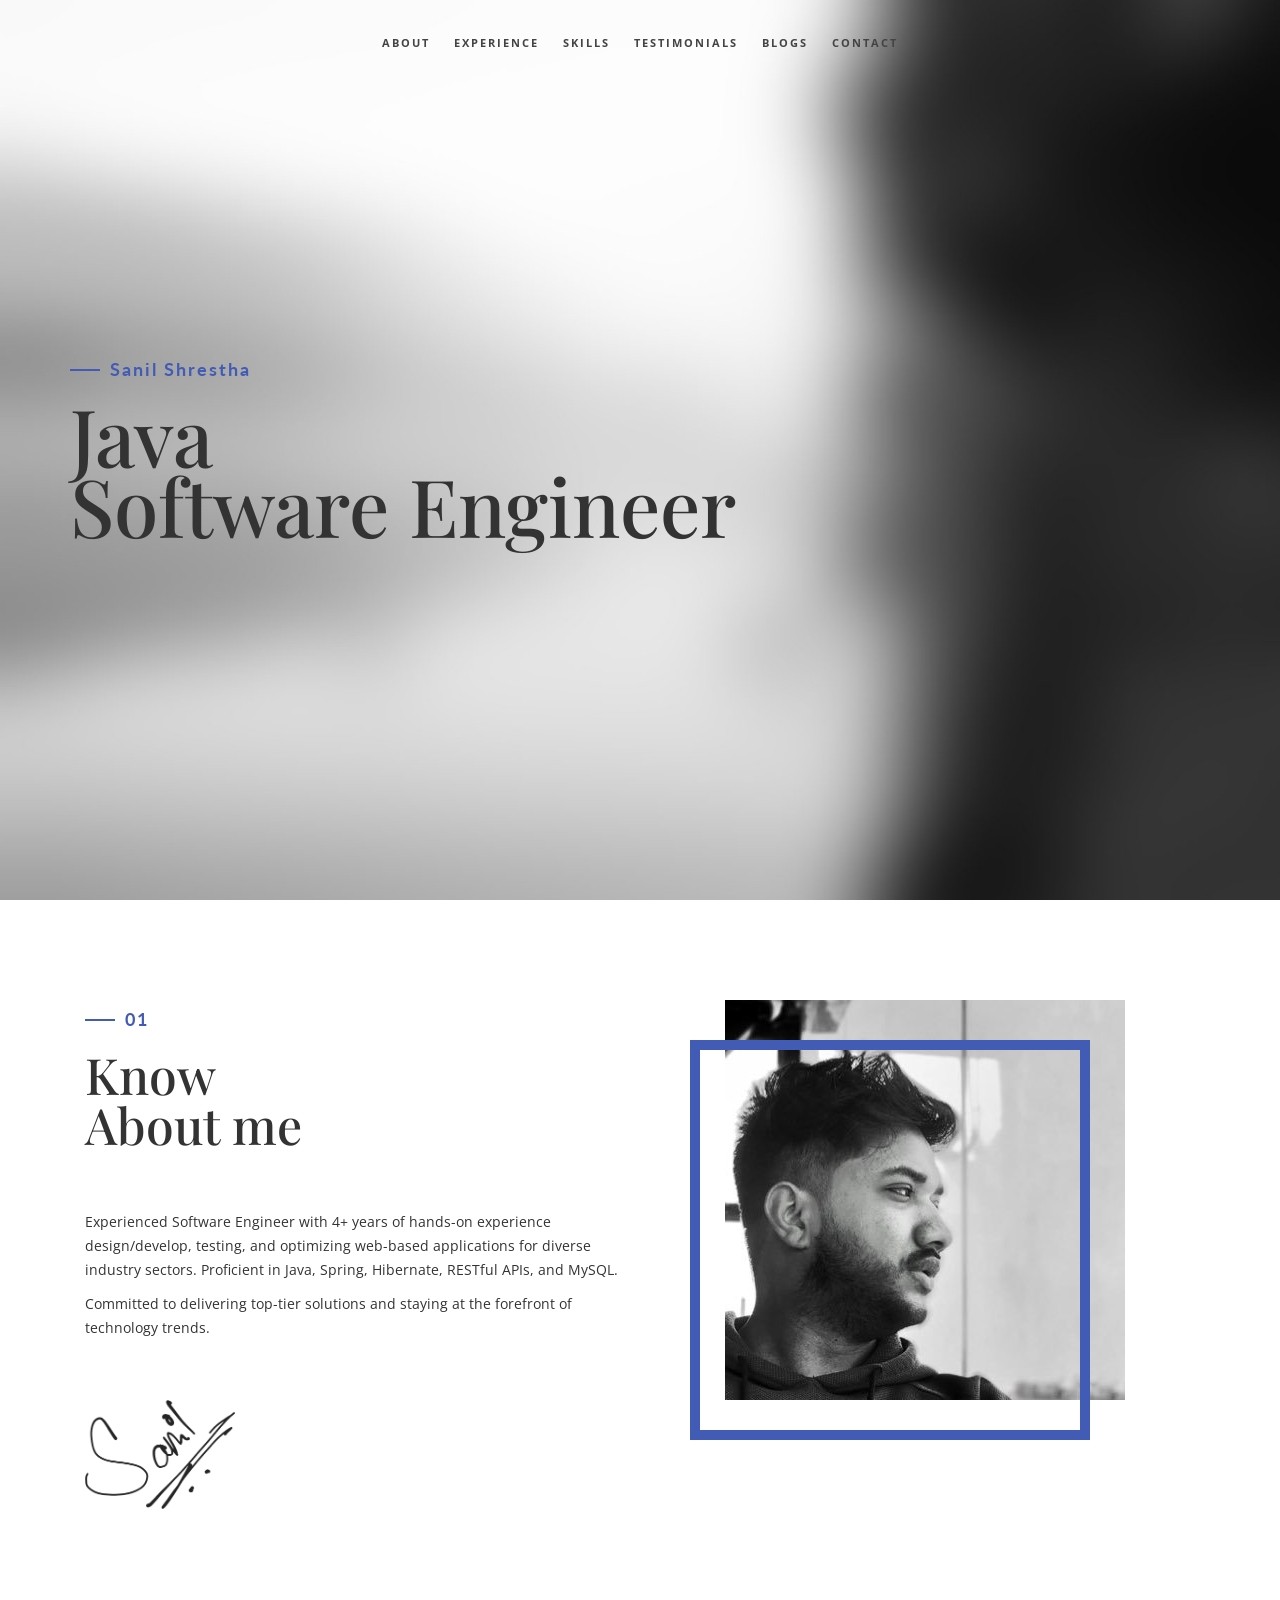
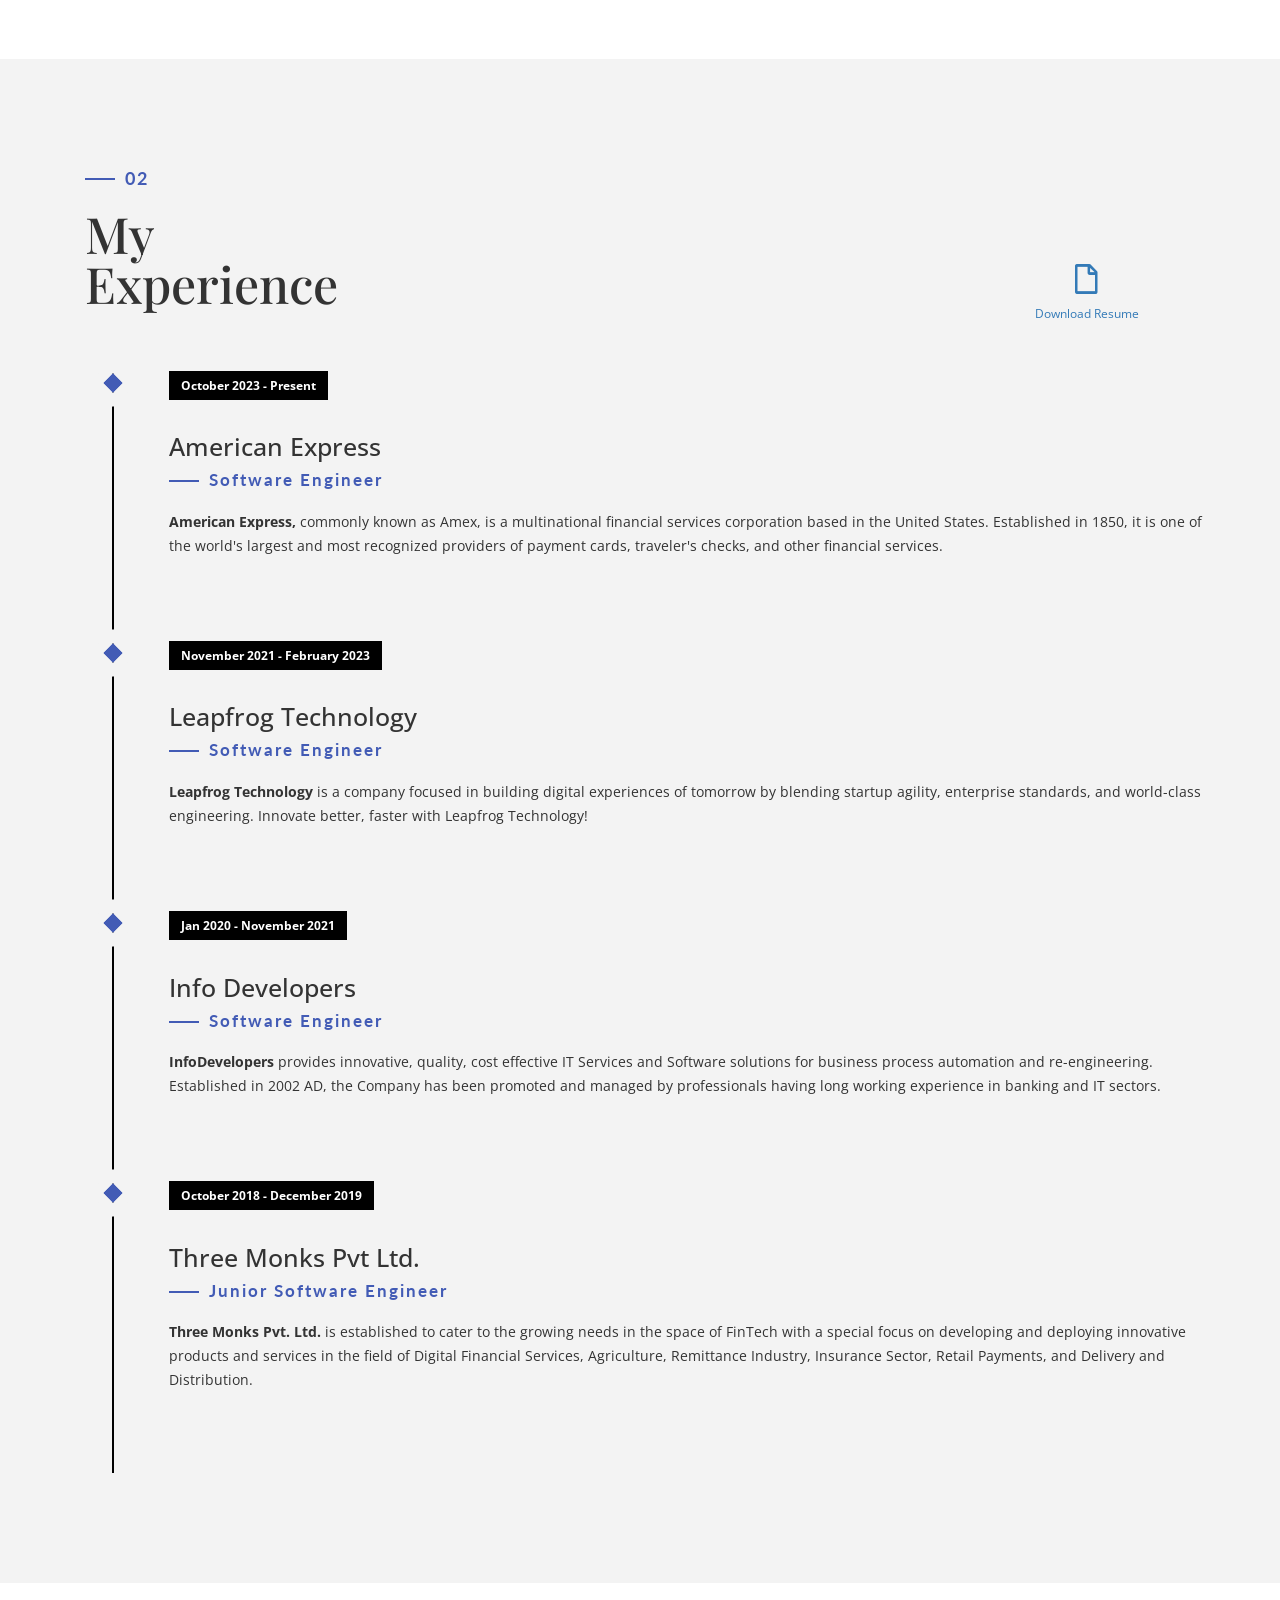
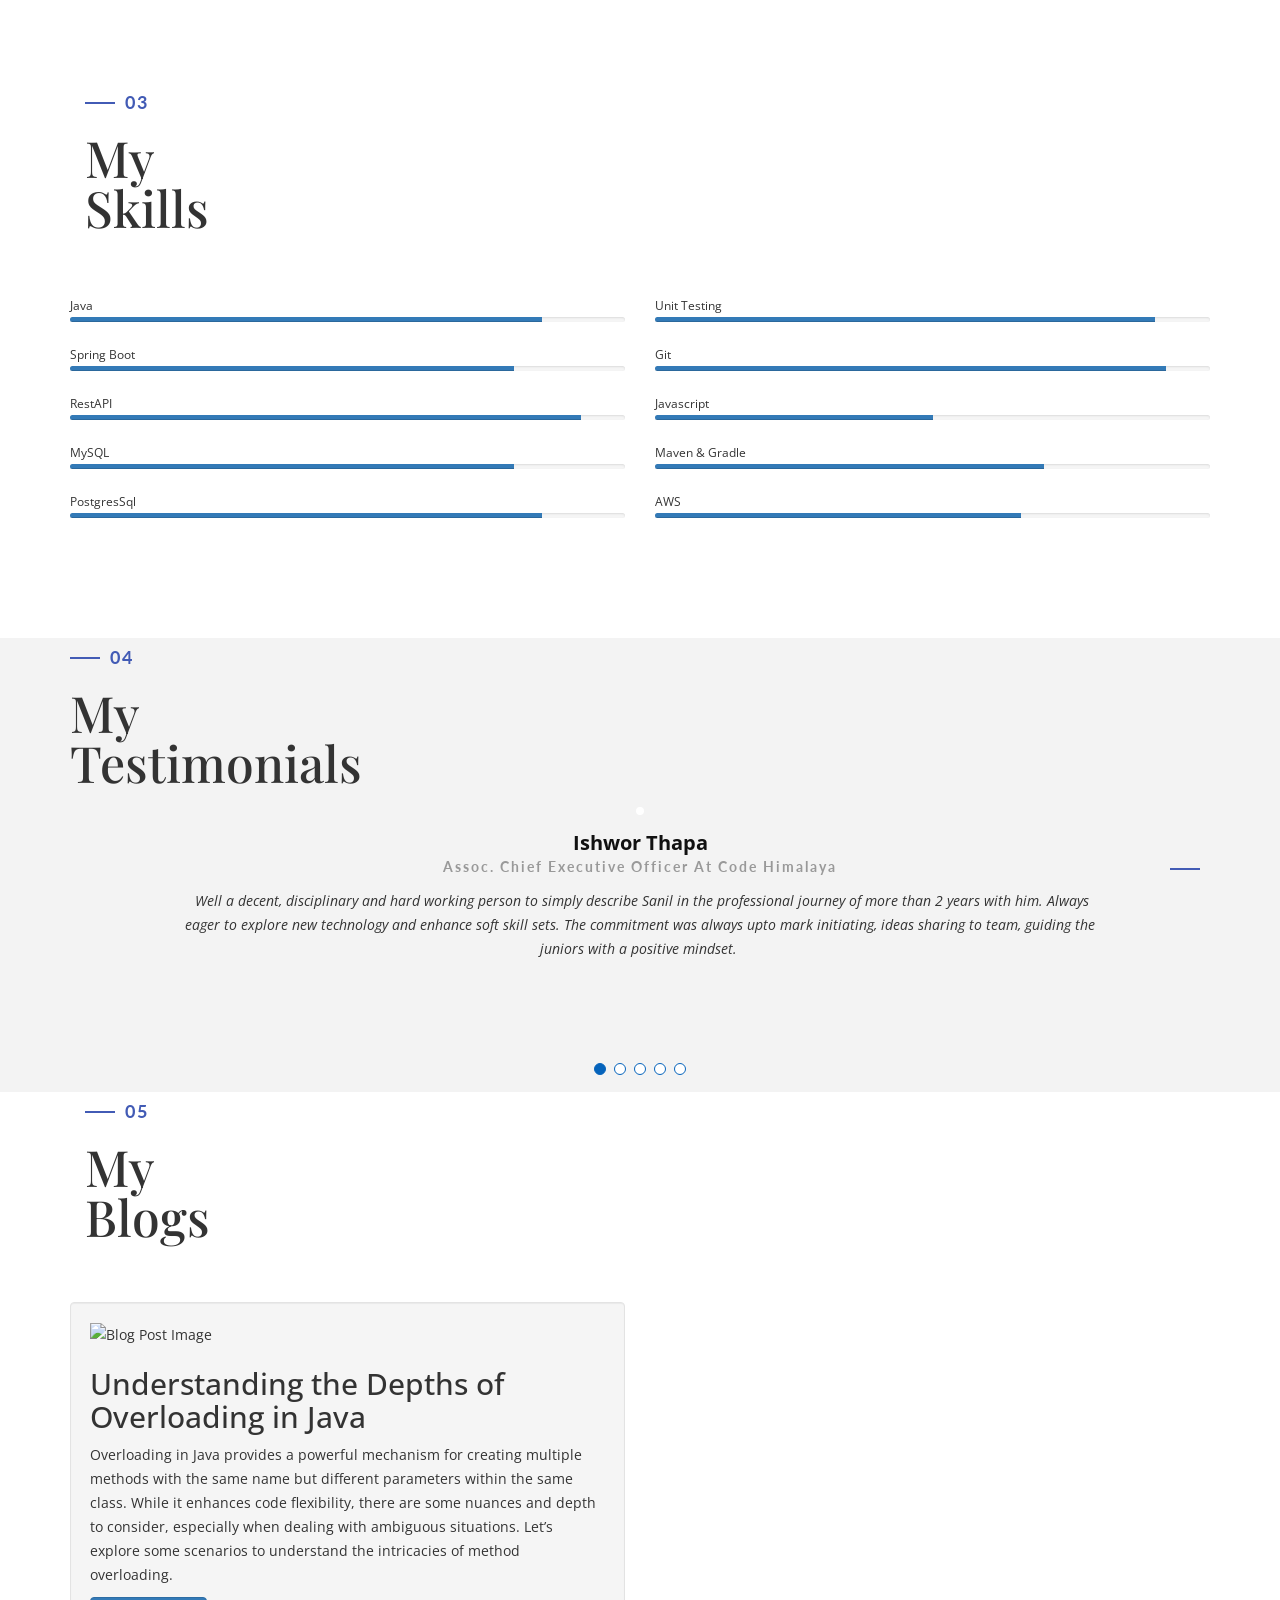
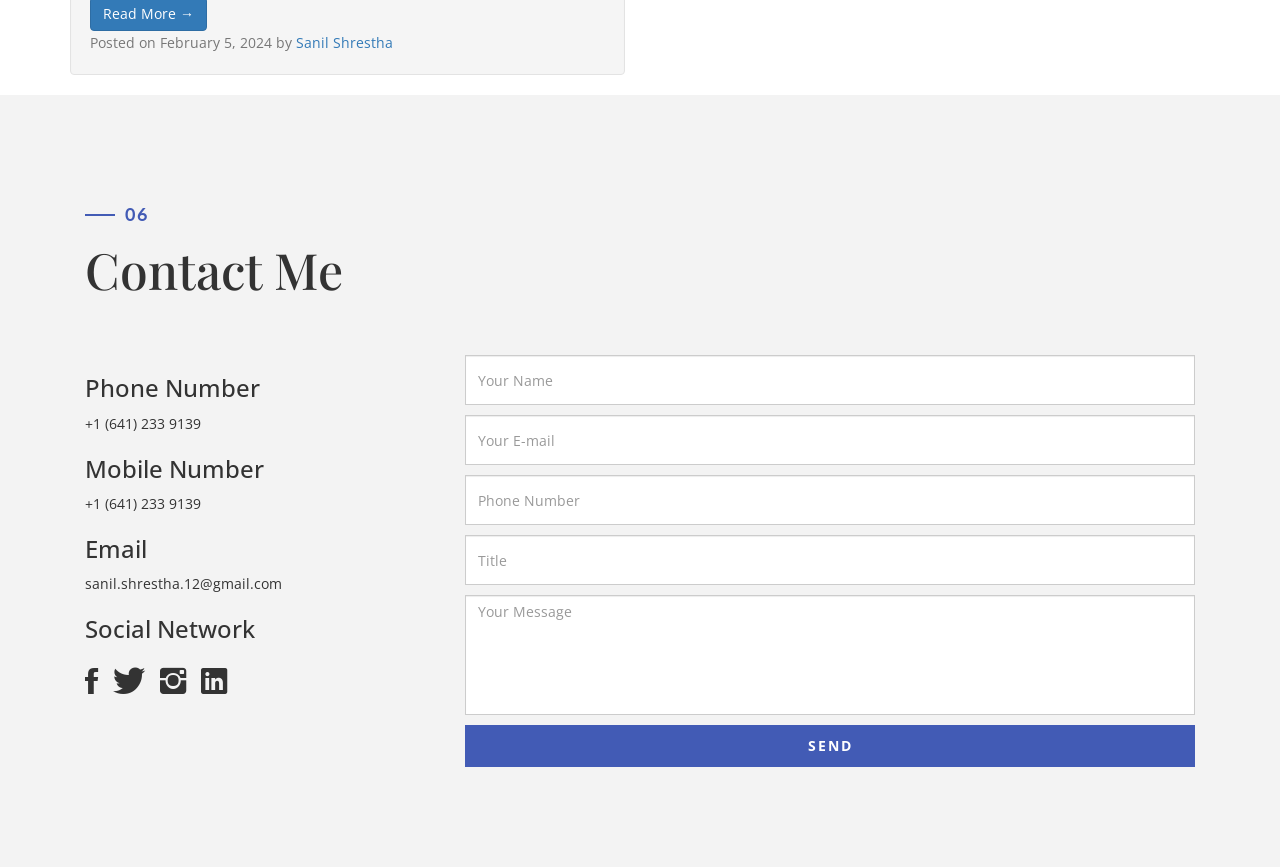
==== index.html @ 7aa7128b "my personal site" ====
<!DOCTYPE html>
<html lang="en">

<head>
    <meta charset="utf-8">
    <meta http-equiv="X-UA-Compatible" content="IE=edge">
    <meta name="viewport" content="width=device-width, initial-scale=1">
    <title>Sanil Shrestha | Software Engineer</title>
    <link rel="icon" href="img/favicon.ico" type="image/x-icon">
    <!-- Bootstrap -->
    <link href="css/bootstrap.min.css" rel="stylesheet">
    <link href="ionicons/css/ionicons.min.css" rel="stylesheet">
    <link href="css/animate.min.css" rel="stylesheet">
    <link href="css/aos.css" rel="stylesheet">
    <link href="vendor/swiper/swiper-bundle.min.css" rel="stylesheet">
    <!-- main style -->
    <link href="css/style.css" rel="stylesheet">
    <!-- HTML5 shim and Respond.js for IE8 support of HTML5 elements and media queries -->
    <!-- WARNING: Respond.js doesn't work if you view the page via file:// -->
    <!--[if lt IE 9]>
      <script src="https://oss.maxcdn.com/html5shiv/3.7.3/html5shiv.min.js"></script>
      <script src="https://oss.maxcdn.com/respond/1.4.2/respond.min.js"></script>
    <![endif]-->
</head>

<body>

    <!-- Preloader -->
    <div id="preloader">
        <div id="status">

            <div class="preloader" aria-busy="true" aria-label="Loading, please wait." role="progressbar">
            </div>

        </div>
    </div>
    <!-- ./Preloader -->

    <!-- header -->
    <header class="navbar-fixed-top">
        <nav>
            <ul>
                <li><a href="#about">About</a></li>
                <li><a href="#experience">experience</a></li>
                <li><a href="#projects">skills</a></li>
                <li><a href="#testimonials">testimonials</a></li>
                <li><a href="#blogs">blogs</a></li>
                <li><a href="#contact">contact</a></li>
            </ul>
        </nav>
    </header>
    <!-- ./header -->

    <!-- home -->
    <div class="section" id="home" data-stellar-background-ratio="0.5">
        <div class="container">
            <div class="disply-table">
                <div class="table-cell" data-aos="fade-up" data-aos-delay="0">
                    <h4>Sanil Shrestha</h4>
                    <h1>Java<br /> Software Engineer</h1>
                </div>
            </div>
        </div>
    </div>
    <!-- ./home -->

    <!-- about -->
    <div class="section" id="about">
        <div class="container">
            <div class="col-md-6" data-aos="fade-up">
                <h4>01</h4>
                <h1 class="size-50">Know <br /> About me</h1>
                <div class="h-50"></div>
                <p>Experienced Software Engineer with 4+ years of hands-on experience design/develop,
                    testing, and optimizing web-based applications for diverse industry sectors.
                    Proficient in Java, Spring, Hibernate, RESTful APIs, and MySQL. </p>
                <p>Committed to delivering top-tier solutions and staying at the forefront of technology trends.</p>
                <div class="h-50"></div> <img src="img/signature.png" width="150" alt="" />
                <div class="h-50"></div>
            </div>
            <div class="col-md-6 about-img-div">
                <div class="about-border" data-aos="fade-up" data-aos-delay=".5"></div>
                <img src="img/my-image.jpeg" width="400" class="img-responsive" alt="" data-aos="fade-right"
                    data-aos-delay="0" />
            </div>
        </div>
    </div>
    <!-- ./about -->

    <!-- experience  -->
    <div class="section" id="experience">
        <div class="container">
            <div class="col-md-10">
                <h4>02</h4>
                <h1 class="size-50">My <br /> Experience</h1>
                <div class="h-50"></div>
            </div>
            <div class="col-md-2">
                <div class="h-50"></div>
                <div class="h-50"></div>
                <a href="https://drive.google.com/file/d/1CxmjnkZA_e3VapctPJNxjRa3HutJcwKP/view?usp=sharing"
                    target="_blank"><i class="ion-document" style="font-size: 40px; padding-left: 40px;"></i>
                    <small><br>Download
                        Resume</small></a>
            </div>
            <div class="col-md-12">
                <ul class="timeline">
                    <li class="timeline-event" data-aos="fade-up">
                        <label class="timeline-event-icon"></label>
                        <div class="timeline-event-copy">
                            <p class="timeline-event-thumbnail">October 2023 - Present</p>
                            <h3><a href="https://www.linkedin.com/company/american-express/" target="_blank"
                                    class="company-text">American
                                    Express</a></h3>
                            <h4>Software Engineer</h4>
                            <p><strong>American Express,</strong>
                                commonly known as Amex, is a multinational financial services
                                corporation based in the United States. Established in 1850, it is one of the world's
                                largest and most recognized providers of payment cards, traveler's checks, and other
                                financial services.<br>
                            </p>
                        </div>
                    </li>
                    <li class="timeline-event" data-aos="fade-up" data-aos-delay=".2">
                        <label class="timeline-event-icon"></label>
                        <div class="timeline-event-copy">
                            <p class="timeline-event-thumbnail">November 2021 - February 2023</p>
                            <h3><a href="https://www.linkedin.com/company/lftechnology/" target="_blank"
                                    class="company-text">Leapfrog Technology</a></h3>
                            <h4>Software Engineer</h4>
                            <p><strong>Leapfrog Technology</strong> is a company focused in building digital experiences
                                of
                                tomorrow by blending startup agility, enterprise
                                standards, and world-class engineering. Innovate better, faster with Leapfrog
                                Technology!</p>
                        </div>
                    </li>
                    <li class="timeline-event" data-aos="fade-up" data-aos-delay=".4">
                        <label class="timeline-event-icon"></label>
                        <div class="timeline-event-copy">
                            <p class="timeline-event-thumbnail">Jan 2020 - November 2021</p>
                            <h3><a href="https://www.linkedin.com/company/infodevelopers-pvt-ltd/" target="_blank"
                                    class="company-text">Info Developers</a></h3>
                            <h4>Software Engineer</h4>
                            <p><strong>InfoDevelopers</strong> provides innovative, quality, cost effective IT Services
                                and Software
                                solutions for business process automation and re-engineering. Established in 2002 AD,
                                the Company has been promoted and managed by professionals having long working
                                experience in banking and IT sectors.
                            </p>
                        </div>
                    </li>
                    <li class="timeline-event" data-aos="fade-up" data-aos-delay=".6">
                        <label class="timeline-event-icon"></label>
                        <div class="timeline-event-copy">
                            <p class="timeline-event-thumbnail">October 2018 - December 2019</p>
                            <h3><a href="https://www.linkedin.com/company/three-monks-pvt-ltd/" target="_blank"
                                    class="company-text">Three Monks Pvt Ltd.</a></h3>
                            <h4>Junior Software Engineer</h4>
                            <p><strong>Three Monks Pvt. Ltd. </strong>is established to cater to the growing needs in
                                the space of
                                FinTech with a special focus on developing and deploying innovative products and
                                services in the field of Digital Financial Services, Agriculture, Remittance Industry,
                                Insurance Sector, Retail Payments, and Delivery and Distribution.
                            </p>
                        </div>
                    </li>
                </ul>
            </div>
        </div>
    </div>
    <!-- ./experience -->

    <!-- projects -->
    <div class="section" id="projects">
        <div class="container">
            <div class="col-md-12">
                <h4>03</h4>
                <h1 class="size-50">My <br /> Skills</h1>
                <div class="h-50"></div>
            </div>
            <!-- main container -->
            <div class="row">
                <div class="col-md-6">
                    <small>Java</small>
                    <div class="progress mb-3" style="height: 5px">
                        <div class="progress-bar bg-primary" role="progressbar" style="width: 85%" aria-valuenow="72"
                            aria-valuemin="0" aria-valuemax="100"></div>
                    </div>
                    <small>Spring Boot</small>
                    <div class="progress mb-3" style="height: 5px">
                        <div class="progress-bar bg-primary" role="progressbar" style="width: 80%" aria-valuenow="80"
                            aria-valuemin="0" aria-valuemax="100"></div>
                    </div>
                    <small>RestAPI</small>
                    <div class="progress mb-3" style="height: 5px">
                        <div class="progress-bar bg-primary" role="progressbar" style="width: 92%" aria-valuenow="89"
                            aria-valuemin="0" aria-valuemax="100"></div>
                    </div>
                    <small>MySQL</small>
                    <div class="progress mb-3" style="height: 5px">
                        <div class="progress-bar bg-primary" role="progressbar" style="width: 80%" aria-valuenow="55"
                            aria-valuemin="0" aria-valuemax="100"></div>
                    </div>
                    <small>PostgresSql</small>
                    <div class="progress mb-3" style="height: 5px">
                        <div class="progress-bar bg-primary" role="progressbar" style="width: 85%" aria-valuenow="66"
                            aria-valuemin="0" aria-valuemax="100"></div>
                    </div>
                </div>
                <div class="col-md-6">
                    <small>Unit Testing</small>
                    <div class="progress mb-3" style="height: 5px">
                        <div class="progress-bar bg-primary" role="progressbar" style="width: 90%" aria-valuenow="80"
                            aria-valuemin="0" aria-valuemax="100"></div>
                    </div>
                    <small>Git</small>
                    <div class="progress mb-3" style="height: 5px">
                        <div class="progress-bar bg-primary" role="progressbar" style="width: 92%" aria-valuenow="72"
                            aria-valuemin="0" aria-valuemax="100"></div>
                    </div>
                    <small>Javascript</small>
                    <div class="progress mb-3" style="height: 5px">
                        <div class="progress-bar bg-primary" role="progressbar" style="width: 50%" aria-valuenow="89"
                            aria-valuemin="0" aria-valuemax="100"></div>
                    </div>
                    <small>Maven & Gradle</small>
                    <div class="progress mb-3" style="height: 5px">
                        <div class="progress-bar bg-primary" role="progressbar" style="width: 70%" aria-valuenow="55"
                            aria-valuemin="0" aria-valuemax="100"></div>
                    </div>
                    <small>AWS</small>
                    <div class="progress mb-3" style="height: 5px">
                        <div class="progress-bar bg-primary" role="progressbar" style="width: 66%" aria-valuenow="66"
                            aria-valuemin="0" aria-valuemax="100"></div>
                    </div>
                </div>
            </div>
            <!-- end main container -->
        </div>
    </div>

    <!-- testimonial -->
    <section id="testimonials" class="testimonials section-bg" style="background-color: #f3f3f3;">
        <div class="container" data-aos="fade-up">

            <div class="section-title">
                <h4>04</h4>
                <h1 class="size-50">My <br /> Testimonials</h1>
            </div>

            <div class="testimonials-slider swiper" data-aos="fade-up" data-aos-delay="100">
                <div class="swiper-wrapper">

                    <div class="swiper-slide">
                        <div class="testimonial-item">
                            <img src="https://media.licdn.com/dms/image/C4D03AQGjA2S2tOcB1Q/profile-displayphoto-shrink_800_800/0/1632668545026?e=1712793600&v=beta&t=p-VPy3hhuqQP2AISlzVdDKAdb7RFbLof3gvAEDdph7c"
                                class="testimonial-img" alt="">
                            <h3>Ishwor Thapa</h3>
                            <h4>Assoc. Chief Executive Officer at Code Himalaya</h4>
                            <p>
                                <i class="bx bxs-quote-alt-left quote-icon-left"></i>
                                Well a decent, disciplinary and hard working person to simply describe Sanil in the
                                professional journey of more than 2 years with him. Always eager to explore new
                                technology and enhance soft skill sets. The commitment was always upto mark initiating,
                                ideas sharing to team, guiding the juniors with a positive mindset.
                                <i class="bx bxs-quote-alt-right quote-icon-right"></i>
                            </p>
                        </div>
                    </div><!-- End testimonial item -->

                    <div class="swiper-slide">
                        <div class="testimonial-item">
                            <img src="https://media.licdn.com/dms/image/C4D03AQG4aR41A3vZUg/profile-displayphoto-shrink_800_800/0/1635509254521?e=1712793600&v=beta&t=oSyKGMLwmrwZPvjuHELNdmvUaIV_5ETF9xM-qjP5uGI"
                                class="testimonial-img" alt="">
                            <h3>Dr. Pawan Kumar (Kharel) Sharma</h3>
                            <h4>Ambassador at Agora Speakers International</h4>
                            <p>
                                <i class="bx bxs-quote-alt-left quote-icon-left"></i>
                                I have had the distinct pleasure of witnessing Sanil Shrestha's professional journey
                                firsthand, from their early days as an intern to their current role as a Senior Software
                                Developer. He has truly exemplified what it means to be a dedicated and driven
                                individual in the software development field.
                                <i class="bx bxs-quote-alt-right quote-icon-right"></i>
                            </p>
                        </div>
                    </div><!-- End testimonial item -->

                    <div class="swiper-slide">
                        <div class="testimonial-item">
                            <img src="https://media.licdn.com/dms/image/D5603AQHlI9DoTn6WuQ/profile-displayphoto-shrink_800_800/0/1704648993040?e=1712793600&v=beta&t=lqN2z_XpkXpVgSulrf4hVQLlcQeCP8iJC7ffntobXCI"
                                class="testimonial-img" alt="">
                            <h3>Charles Bhattarai</h3>
                            <h4>Senior Software Engineer at Fusemachines</h4>
                            <p>
                                <i class="bx bxs-quote-alt-left quote-icon-left"></i>
                                I had the privilege of being part of an exciting project that revolved around a powerful
                                tech stack. We built the backend using Spring Boot, Gradle, Hibernate, and REST APIs,
                                with Tomcat as our server. What made it even more interesting was our implementation of
                                Spring Security, ensuring smooth role and permission management.
                                It was truly a rewarding experience to contribute to a project that leveraged such a
                                dynamic tech stack which could easily handle millions of data requests easily.
                                <i class="bx bxs-quote-alt-right quote-icon-right"></i>
                            </p>
                        </div>
                    </div><!-- End testimonial item -->


                    <div class="swiper-slide">
                        <div class="testimonial-item">
                            <img src="https://media.licdn.com/dms/image/C5103AQF7OfakN-_QyQ/profile-displayphoto-shrink_800_800/0/1562732371597?e=1712793600&v=beta&t=thgHk0AQzbpvYOwgSyncl948zLA5KnMV5Ayrkscys1A"
                                class="testimonial-img" alt="">
                            <h3>Swopnil Shrestha</h3>
                            <h4>Senior Software Engineer at Leapfrog</h4>
                            <p>
                                <i class="bx bxs-quote-alt-left quote-icon-left"></i>
                                I've know Sanil for more that 4 years. We were in the same office and I also got time to
                                work with him in a project. That is where I got to know him well. Sanil has a very
                                friendly personality with a lot of resilience. He has very good problem solving skills
                                and work really hard. I am really impressed by his intelligence and organizational
                                skills while carrying out any task. But what stands him out is his willingness to help
                                others. I am very glad to have worked with him and highly recommend him to potential
                                employers.
                                <i class="bx bxs-quote-alt-right quote-icon-right"></i>
                            </p>
                        </div>
                    </div><!-- End testimonial item -->

                    <div class="swiper-slide">
                        <div class="testimonial-item">
                            <img src="https://media.licdn.com/dms/image/C5103AQEIYX6InsR2TQ/profile-displayphoto-shrink_800_800/0/1537114152324?e=1712793600&v=beta&t=KpV4b1vR5hClNvFkdJc7JnjwGLD8MRLQp-ciqCerqiU"
                                class="testimonial-img" alt="">
                            <h3>Lokesh Pant</h3>
                            <h4>Project Manager at Leapfrog</h4>
                            <p>
                                <i class="bx bxs-quote-alt-left quote-icon-left"></i>
                                We worked together for a year on an important healthcare project, and I'm impressed by
                                his leadership.

                                Sanil is really good with technology, like Java, Polymor JS, and Postgres. He's great at
                                solving complex problems, and he even worked with the DevOps team to manage some of the
                                project AWS infrastructure.

                                He's always on time and works really hard to get things done when they need to be done.
                                When he led our team, he made sure everyone worked well together and came up with new
                                and smart ideas.

                                Talking to different people is easy for Sanil. He can explain hard technical things to
                                anyone, which helped our project go smoothly.

                                All in all, Sanil is really good at solving problems, he works hard, and he knows how to
                                communicate with Clients and the internal team. He'll do great in any job he takes on.
                                <i class="bx bxs-quote-alt-right quote-icon-right"></i>
                            </p>
                        </div>
                    </div><!-- End testimonial item -->
                </div>
                <div class="swiper-pagination"></div>
            </div>

        </div>
    </section><!-- End Testimonials Section -->
    <!-- ./projects -->
    <div class="section" id="blogs">
        <div class="container">
            <div class="col-md-12">
                <h4>05</h4>
                <h1 class="size-50">My <br /> Blogs</h1>
                <div class="h-50"></div>
            </div>
            <!-- main container -->
            <div class="row">
                <div class="col-md-6">
                    <div class="card well mb-4" style="overflow: hidden;">
                        <img class="card-img-top" width="100%"
                            src="https://lh3.googleusercontent.com/9IhCggqFUSN8Yx7FPBU60GriylyyCRHa9CSKFLSRw4xZk-4ixwCUqj9sE5wcODFolHlTJYDpYsgDLzr0CUObAc6GkjdAYFiGuNCBEuJAGTD69WNPvQ0ZPspS1jtfA4ayW-SzpCE1"
                            alt="Blog Post Image">
                        <div class="card-body">
                            <h2 class="card-title">Understanding the Depths of Overloading in Java</h2>
                            <p class="card-text">Overloading in Java provides a powerful mechanism for creating multiple
                                methods with the same name but different parameters within the same class. While it
                                enhances code flexibility, there are some nuances and depth to consider, especially when
                                dealing with ambiguous situations. Let’s explore some scenarios to understand the
                                intricacies of method overloading.</p>
                            <a href="https://medium.com/@sanil.shrestha.12/understanding-the-depths-of-overloading-in-java-6c82f298d17b"
                                class="btn btn-primary" target="_blank">Read More &rarr;</a>
                        </div>
                        <div class="card-footer text-muted">
                            Posted on February 5, 2024 by
                            <a href="https://medium.com/@sanil.shrestha.12">Sanil Shrestha</a>
                        </div>
                    </div>
                </div>
                <div class="col-md-6">

                </div>
            </div>
            <!-- end main container -->
        </div>
    </div>
    <!-- contact -->
    <div class="section" id="contact">
        <div class="container">
            <div class="col-md-12">
                <h4>06</h4>
                <h1 class="size-50">Contact Me</h1>
                <div class="h-50"></div>
            </div>
            <div class="col-md-4" data-aos="fade-up">

                <h3>Phone Number</h3>
                <p>+1 (641) 233 9139</p>
                <h3> Mobile Number</h3>
                <p>+1 (641) 233 9139</p>
                <h3>Email</h3>
                <p>sanil.shrestha.12@gmail.com</p>

                <h3>Social Network</h3>

                <ul class="social">
                    <li><a href="https://www.facebook.com/sanil.shrestha/" target="_blank"><i
                                class="ion-social-facebook"></i></a></li>
                    <li><a href="https://twitter.com/sanil2shrestha" target="_blank"><i
                                class="ion-social-twitter"></i></a></li>
                    <li><a href="https://www.instagram.com/sanil_shrestha/" target="_blank"><i
                                class="ion-social-instagram"></i></a>
                    </li>
                    <li><a href="https://www.linkedin.com/in/sanil-shrestha/" target="_blank"><i
                                class="ion-social-linkedin"></i></a>
                    </li>
                </ul>
                <div class="clearfix"></div>
                <div class="h-50"></div>
            </div>
            <div class="col-md-8" data-aos="fade-up">
                <form class="contact-bg" id="contact-form" name="contact" method="post" novalidate="novalidate">
                    <input type="text" name="name" class="form-control" placeholder="Your Name" />
                    <input type="email" name="email" class="form-control" placeholder="Your E-mail" />
                    <input type="text" name="phone" class="form-control" placeholder="Phone Number" />
                    <input type="text" name="title" class="form-control" placeholder="Title" />
                    <textarea name="message" class="form-control" placeholder="Your Message"
                        style="height:120px"></textarea>
                    <button id="submit" type="submit" name="submit" class="btn btn-glance">Send</button>
                    <div id="success">
                        <p class="green textcenter"> Your message was sent successfully! I will be in touch as soon as I
                            can. </p>
                    </div>
                    <div id="error">
                        <p> Something went wrong, try refreshing and submitting the form again. </p>
                    </div>
                </form>
            </div>
        </div>
    </div>
    <!-- ./contact -->

    <!--DEMO01-->
    <div id="animatedModal" class="popup-modal">
        <!--THIS IS IMPORTANT! to close the modal, the class name has to match the name given on the ID -->
        <div id="btn-close-modal" class="close-animatedModal close-popup-modal"> <i class="ion-close-round"></i> </div>
        <div class="clearfix"></div>
        <div class="modal-content">
            <div class="container">
                <div class="portfolio-padding">
                    <div class="col-md-8 col-md-offset-2">
                        <h2>Sanil Shrestha<br /> Web-Studios</h2>
                        <div class="h-50"></div>
                        <p>Appropriately maintain standards compliant total linkage with cutting-edge action items.
                            Enthusiastically create seamless synergy rather than excellent value. Quickly promote
                            premium strategic theme areas vis-a-vis.</p>
                        <p>Appropriately maintain standards compliant total linkage with cutting-edge action items.
                            Enthusiastically create seamless synergy rather than excellent value.</p>
                        <br />
                        <br /> <img src="img/portfolio/02.jpg" alt="" class="img-responsive" />
                        <br />
                        <br />
                        <p>Appropriately maintain standards compliant total linkage with cutting-edge action items.
                            Enthusiastically create seamless synergy rather than excellent value. Quickly promote
                            premium strategic theme areas vis-a-vis.</p>
                        <p>Appropriately maintain standards compliant total linkage with cutting-edge action items.
                            Enthusiastically create seamless synergy rather than excellent value.</p>
                        <br />
                        <br />
                    </div>
                </div>
            </div>
        </div>
    </div>
    <!-- jQuery -->
    <script src="js/jquery.js"></script>
    <!--  plugins  -->
    <script src="js/bootstrap.min.js"></script>
    <script src="js/plugins.js"></script>
    <script src="js/aos.js"></script>
    <script src="js/jquery.form.js"></script>
    <script src="vendor/swiper/swiper-bundle.min.js"></script>
    <script src="js/jquery.validate.min.js"></script>

    <!--  main script  -->
    <script src="js/custom.js"></script>
</body>

</html>
---- css/style.css ----
/*
* Resume template
* Created by : Ahmed Essa
* website : www.ahmedessa.net
*/

/* Table of Content
==================================================
	- Google fonts & font family -
	- typography -
	- General -
    - Preloader -
	- Header -
    - home section -
    - About section -
    - experience section -
    - projects section -
    - Contact section -
    - Responsive media queries -
*/

/* Google fonts & font family
==================================================*/

@import "https://fonts.googleapis.com/css?family=Lato:100,100i,300,300i,400,400i,700,700i,900,900i|Open+Sans:300,300i,400,400i,600,600i,700,700i,800,800i|Playfair+Display:400,400i,700,700i,900,900i";

/*
font-family: 'Playfair Display', serif;
font-family: 'Lato', sans-serif;
font-family: 'Open Sans', sans-serif;
*/

/* typography
==================================================*/

h1 {
  font-family: "Playfair Display", serif;
  font-size: 80px;
  line-height: 70px;
}

h4 {
  font-family: "Lato", sans-serif;
  text-transform: capitalize;
  letter-spacing: 2px;
  position: relative;
  color: #425bb5;
  margin-left: 40px;
  font-weight: 700;
}

h4:before {
  position: absolute;
  width: 30px;
  left: -40px;
  content: "";
  display: block;
  height: 2px;
  background: #425bb5;
  top: 9px;
}

/* General
==================================================*/

body {
  font-family: "Open Sans", sans-serif;
  font-size: 14px;
  line-height: 24px;
}

.size-50 {
  font-size: 50px;
  line-height: 50px;
}

.h-50 {
  height: 50px;
}

/* preloader
==================================================*/

#preloader {
  position: fixed;
  top: 0;
  left: 0;
  right: 0;
  bottom: 0;
  background-color: #fff;
  z-index: 10000;
}

#status,
.preloader {
  top: 50%;
  left: 50%;
  position: absolute;
}

#status {
  width: 100px;
  height: 100px;
  background-repeat: no-repeat;
  background-position: center;
  margin: -50px 0 0 -50px;
}

.preloader {
  height: 40px;
  width: 40px;
  margin-top: -20px;
  margin-left: -20px;
}

.preloader:before {
  content: "";
  display: block;
  position: absolute;
  left: -1px;
  top: -1px;
  height: 100%;
  width: 100%;
  -webkit-animation: rotation 1s linear infinite;
  animation: rotation 1s linear infinite;
  border: 2px solid #425bb5;
  border-top: 2px solid transparent;
  border-radius: 100%;
}

.preloader > .icon {
  position: absolute;
  top: 50%;
  left: 50%;
  height: 25px;
  width: 10.6px;
  margin-top: -12.5px;
  margin-left: -5.3px;
  -webkit-animation: wink 1s ease-in-out infinite alternate;
  animation: wink 1s ease-in-out infinite alternate;
}

@media only screen and (min-width: 768px) {
  .preloader {
    height: 60px;
    width: 60px;
    margin-top: -30px;
    margin-left: -30px;
  }
  .preloader:before {
    left: -2px;
    top: -2px;
    border-width: 2px;
  }
  .preloader > .icon {
    height: 37.5px;
    width: 15.9px;
    margin-top: -18.75px;
    margin-left: -7.95px;
  }
}

@media only screen and (min-width: 1200px) {
  .preloader {
    height: 60px;
    width: 60px;
    margin-top: -30px;
    margin-left: -30px;
  }
  .preloader > .icon {
    height: 50px;
    width: 21.2px;
    margin-top: -25px;
    margin-left: -10.6px;
  }
}

@-webkit-keyframes rotation {
  from {
    -webkit-transform: rotate(0);
    transform: rotate(0);
  }
  to {
    -webkit-transform: rotate(359deg);
    transform: rotate(359deg);
  }
}

@keyframes rotation {
  from {
    -webkit-transform: rotate(0);
    transform: rotate(0);
  }
  to {
    -webkit-transform: rotate(359deg);
    transform: rotate(359deg);
  }
}

@-webkit-keyframes wink {
  from {
    opacity: 0;
  }
  to {
    opacity: 1;
  }
}

@keyframes wink {
  from {
    opacity: 0;
  }
  to {
    opacity: 1;
  }
}

/* Header
==================================================*/

header {
  text-align: center;
  -webkit-transition: all 0.5s;
  transition: all 0.5s;
  height: 65px;
}

nav ul {
  display: inline-block;
  padding-left: 0;
  list-style: none;
  padding: 20px;
  margin-bottom: 0;
  -webkit-transition: all 0.5s;
  transition: all 0.5s;
}

nav li {
  display: inline-block;
  margin: 10px;
}

nav li a {
  text-transform: uppercase;
  letter-spacing: 2px;
  color: #444;
  font-size: 11px;
  font-weight: bold;
}

.bg-nav {
  background: #fff;
  border-bottom: 1px solid #f3f3f3;
}

.bg-nav ul {
  padding: 10px;
}

a:focus {
  color: #444;
  text-decoration: none;
}

a:hover {
  color: #425bb5;
  text-decoration: none;
}

a.active {
  color: #425bb5;
}

/* home section
==================================================*/

#home {
  background: url(../img/home-bg-2.jpg);
  background-size: cover;
  height: 100vh;
}

.table-cell {
  display: table-cell;
  vertical-align: middle;
}

.disply-table {
  display: table;
  height: 100vh;
}

/* about section
==================================================*/

#about {
  padding: 100px 0;
}

.about-img-div img {
  margin: 0 auto;
}

.about-border {
  position: absolute;
  border: 10px solid #425bb5;
  width: 400px;
  height: 400px;
  top: 40px;
  left: 50px;
  z-index: 1;
}

/* experience section
==================================================*/

#experience {
  padding: 100px 0;
  background: #f3f3f3;
}

.experience-row {
  padding: 20px 0;
  border-bottom: 1px solid #ddd;
}

.experience-row h3 {
  font-family: "Lato", sans-serif;
  text-transform: capitalize;
  letter-spacing: 2px;
  color: #425bb5;
  font-size: 16px;
  font-weight: bold;
}

.experience-row p {
  color: #888;
  margin-top: 20px;
  font-size: 15px;
}

.experience-row .date {
  color: #000;
  font-size: 17px;
}

.timeline {
  padding-left: 0;
  list-style: none;
  position: relative;
}

.timeline:before {
  background-color: black;
  content: "";
  margin-left: -1px;
  position: absolute;
  top: 0;
  left: 2em;
  width: 2px;
  height: 100%;
}

.timeline-event {
  position: relative;
}

.timeline-event:hover .timeline-event-icon {
  -webkit-transform: rotate(-45deg);
  transform: rotate(-45deg);
  background-color: #425bb5;
}

.timeline-event:hover .timeline-event-thumbnail {
  box-shadow: inset 40em 0 0 0 #425bb5;
}

.timeline-event-copy {
  padding: 2em;
  position: relative;
  top: -1.875em;
  left: 4em;
  width: 100%;
}

.timeline-event-copy h3 {
  font-size: 1.75em;
}

.timeline-event-copy h4 {
  font-size: 1.2em;
  margin-bottom: 1.2em;
}

.timeline-event-copy strong {
  font-weight: 700;
}

.timeline-event-copy p:not(.timeline-event-thumbnail) {
  padding-bottom: 1.2em;
}

.timeline-event-icon {
  -webkit-transition: -webkit-transform 0.2s ease-in;
  transition: -webkit-transform 0.2s ease-in;
  transition: transform 0.2s ease-in;
  transition: transform 0.2s ease-in, -webkit-transform 0.2s ease-in;
  -webkit-transform: rotate(45deg);
  transform: rotate(45deg);
  background-color: #425bb5;
  outline: 10px solid #f3f3f3;
  display: block;
  margin: 0.5em 0.5em 0.5em -0.5em;
  position: absolute;
  top: 0;
  left: 2em;
  width: 1em;
  height: 1em;
}

.timeline-event-thumbnail {
  -moz-transition: box-shadow 0.5s ease-in 0.1s;
  -o-transition: box-shadow 0.5s ease-in 0.1s;
  -webkit-transition: box-shadow 0.5s ease-in;
  -webkit-transition-delay: 0.1s;
  -webkit-transition: box-shadow 0.5s ease-in 0.1s;
  transition: box-shadow 0.5s ease-in 0.1s;
  color: white;
  font-size: 12px;
  font-weight: bold;
  background-color: black;
  box-shadow: inset 0 0 0 0em #425bb5;
  display: inline-block;
  margin-bottom: 1.2em;
  padding: 0.25em 1em 0.2em 1em;
}

/* projects section
==================================================*/

#projects {
  padding: 100px 0;
}

.portfolio .categories-grid span {
  font-size: 30px;
  margin-bottom: 30px;
  display: inline-block;
}

.portfolio .categories-grid .categories ul li {
  list-style: none;
  margin: 20px 0;
}

.portfolio .categories-grid .categories ul li a {
  display: inline-block;
  color: #60606e;
  padding: 0 10px;
  margin: 0 14px;
  -webkit-transition: all 0.2s ease-in-out 0.2s;
  transition: all 0.2s ease-in-out 0.2s;
}

.portfolio .categories-grid .categories ul li a:hover,
.portfolio .categories-grid .categories ul li a:focus {
  text-decoration: none;
}

.portfolio .categories-grid .categories ul li a.active {
  background-color: #425bb5;
  padding: 0px 20px;
  color: white;
  text-decoration: none;
}

.portfolio_filter {
  padding-left: 0;
}

.portfolio_item {
  position: relative;
  overflow: hidden;
  display: block;
  margin-bottom: 30px;
}

.portfolio_item .portfolio_item_hover {
  position: absolute;
  top: 0px;
  left: 0px;
  height: 100%;
  width: 100%;
  background-color: #425bb5;
  -webkit-transform: translateY(100%);
  transform: translateY(100%);
  opacity: 0;
  -webkit-transition: all 0.2s ease-in-out;
  transition: all 0.2s ease-in-out;
  color: #333;
}

.portfolio_item .portfolio_item_hover .item_info {
  text-align: center;
  position: absolute;
  top: 50%;
  left: 50%;
  -webkit-transform: translate(-50%, -50%);
  transform: translate(-50%, -50%);
  padding: 10px;
  width: 100%;
  font-weight: bold;
}

.portfolio_item .portfolio_item_hover .item_info span {
  display: block;
  color: #fff;
  font-size: 18px;
  -webkit-transform: translateY(-100px);
  transform: translateY(-100px);
  -webkit-transition: all 0.3s ease-in-out 0.3s;
  transition: all 0.3s ease-in-out 0.3s;
  opacity: 0;
}

.portfolio_item .portfolio_item_hover .item_info em {
  font-style: normal;
  display: inline-block;
  background-color: #425bb5;
  padding: 5px 20px;
  color: #fff;
  margin-top: 10px;
  -webkit-transform: translateY(100px);
  transform: translateY(100px);
  -webkit-transition: all 0.3s ease-in-out 0.3s;
  transition: all 0.3s ease-in-out 0.3s;
  opacity: 0;
  font-size: 10px;
  letter-spacing: 2px;
}

.portfolio_item:hover .portfolio_item_hover {
  opacity: 1;
  -webkit-transform: translateX(0);
  transform: translateX(0);
}

.portfolio_item:hover .item_info em,
.portfolio_item:hover .item_info span {
  opacity: 1;
  -webkit-transform: translateX(0);
  transform: translateX(0);
}

.portfolio .categories-grid .categories ul li {
  float: left;
}

.portfolio .categories-grid .categories ul li a {
  padding: 0 10px;
  -webkit-transition: all 0.2s ease-in-out 0.2s;
  transition: all 0.2s ease-in-out 0.2s;
}

.portfolio_filter {
  padding-left: 0;
  display: inline-block;
  margin: 0 auto;
  text-align: center;
}

.portfolio_item img {
  -webkit-filter: grayscale(100%);
  filter: grayscale(100%);
}

.portfolio-padding {
  padding: 50px 0;
}

.portfolio-inner {
  padding-bottom: 0 !important;
  padding-top: 55px;
}

.modal-content {
  box-shadow: 0 5px 15px rgba(0, 0, 0, 0);
  border: none;
}

.popup-modal {
  background: #fff;
}

.close-popup-modal {
  float: right;
  margin: 20px;
  font-size: 22px;
  opacity: 0;
  cursor: pointer;
  -webkit-transition: all 0.3s;
  transition: all 0.3s;
  -webkit-transition-delay: 0.6s;
  transition-delay: 0.6s;
  position: fixed;
  z-index: 100000;
  right: 14px;
}

.animatedModal-on .close-popup-modal {
  opacity: 1;
}

.modal-content h2 {
  font-family: "Playfair Display", serif;
  font-size: 40px;
  line-height: 50px;
}

/* contact
==================================================*/

#contact {
  padding: 100px 0;
  background: #f3f3f3;
}

#contact-form input,
#contact-form textarea {
  height: 50px;
  margin-bottom: 10px;
  border-radius: 0;
}

#contact-form label {
  display: block;
  margin-bottom: 0.2em;
  font-size: 13px;
  line-height: 13px;
  font-size: 1.3rem;
  line-height: 1.3rem;
  color: #000;
}

#contact-form label.error {
  margin-top: 10px;
  margin-bottom: 1em;
  font-size: 12px;
  line-height: 12px;
  font-size: 1.2rem;
  line-height: 1.2rem;
  color: #d33e43;
  margin-left: 10px;
}

#contact-form input[type="text"].error,
#contact-form input[type="password"].error,
#contact-form input[type="date"].error,
#contact-form input[type="datetime"].error,
#contact-form input[type="datetime-local"].error,
#contact-form input[type="month"].error,
#contact-form input[type="week"].error,
#contact-form input[type="email"].error,
#contact-form input[type="number"].error,
#contact-form input[type="search"].error,
#contact-form input[type="tel"].error,
#contact-form input[type="time"].error,
#contact-form input[type="url"].error,
#contact-form textarea.error {
  border-color: #d33e43;
}

textarea {
  resize: none;
}

fieldset {
  border: 0px;
  margin: 0;
  padding: 0;
}

.required {
  color: #e9266d;
}

#success,
#error {
  display: none;
}

#success p,
#error p {
  display: block;
}

#success p {
  color: #425bb5;
  font-size: 15px;
  text-align: center;
  padding: 10px;
  border: 2px solid #425bb5;
  margin-top: 10px;
}

#error p {
  color: #d33e43;
  font-size: 15px;
  text-align: center;
  padding: 10px;
  border: 2px solid #d33e43;
  margin-top: 10px;
}

#submit {
  background-color: #425bb5;
  color: #fff;
  padding: 10px 40px;
  border-radius: 0;
  text-transform: uppercase;
  letter-spacing: 2px;
  font-weight: bold;
  width: 100%;
}

.social {
  padding-left: 0;
  list-style: none;
  margin-top: 20px;
}

.social li {
  float: left;
}

.social li a {
  color: #333;
  font-size: 35px;
  margin-right: 15px;
  transition: all 0.3s;
  -webkit-transition: all 0.3s;
}

.social li a:hover {
  color: #425bb5;
}

.company-text {
  color: #333;
}

/* testimonial section */
.testimonials .section-header {
  margin-bottom: 40px;
}

.testimonials .testimonials-carousel,
.testimonials .testimonials-slider {
  overflow: hidden;
}

.testimonials .testimonial-item {
  text-align: center;
}

.testimonials .testimonial-item .testimonial-img {
  width: 120px;
  border-radius: 50%;
  border: 4px solid #fff;
  margin: 0 auto;
}

.testimonials .testimonial-item h3 {
  font-size: 20px;
  font-weight: bold;
  margin: 10px 0 5px 0;
  color: #111;
}

.testimonials .testimonial-item h4 {
  font-size: 14px;
  color: #999;
  margin: 0 0 15px 0;
}

.testimonials .testimonial-item .quote-icon-left,
.testimonials .testimonial-item .quote-icon-right {
  color: #90c8fc;
  font-size: 26px;
}

.testimonials .testimonial-item .quote-icon-left {
  display: inline-block;
  left: -5px;
  position: relative;
}

.testimonials .testimonial-item .quote-icon-right {
  display: inline-block;
  right: -5px;
  position: relative;
  top: 10px;
}

.testimonials .testimonial-item p {
  font-style: italic;
  margin: 0 auto 15px auto;
}

.testimonials .swiper-pagination {
  margin-top: 20px;
  position: relative;
}

.testimonials .swiper-pagination .swiper-pagination-bullet {
  width: 12px;
  height: 12px;
  background-color: #fff;
  opacity: 1;
  border: 1px solid #0563bb;
}

.testimonials .swiper-pagination .swiper-pagination-bullet-active {
  background-color: #0563bb;
}

@media (min-width: 992px) {
  .testimonials .testimonial-item p {
    width: 80%;
  }
}

/* Responsive media queries
==================================================*/

@media (max-width: 991px) {
  .portfolio .categories-grid .categories ul li a {
    padding: 0 2px;
  }
}

@media (max-width: 768px) {
  .timeline-event-copy {
    width: 90%;
    left: 2em;
  }
}

@media (max-width: 500px) {
  h1 {
    font-family: "Playfair Display", serif;
    font-size: 50px;
    line-height: 50px;
  }
  #home,
  .disply-table {
    height: 600px;
  }
  .about-border {
    width: 265px;
  }
  .portfolio .categories-grid .categories ul li {
    list-style: none;
    margin: 10px 0;
  }
}

@media (max-width: 420px) {
  nav li {
    margin: 6px;
  }
  nav li a {
    font-size: 10px;
  }
}
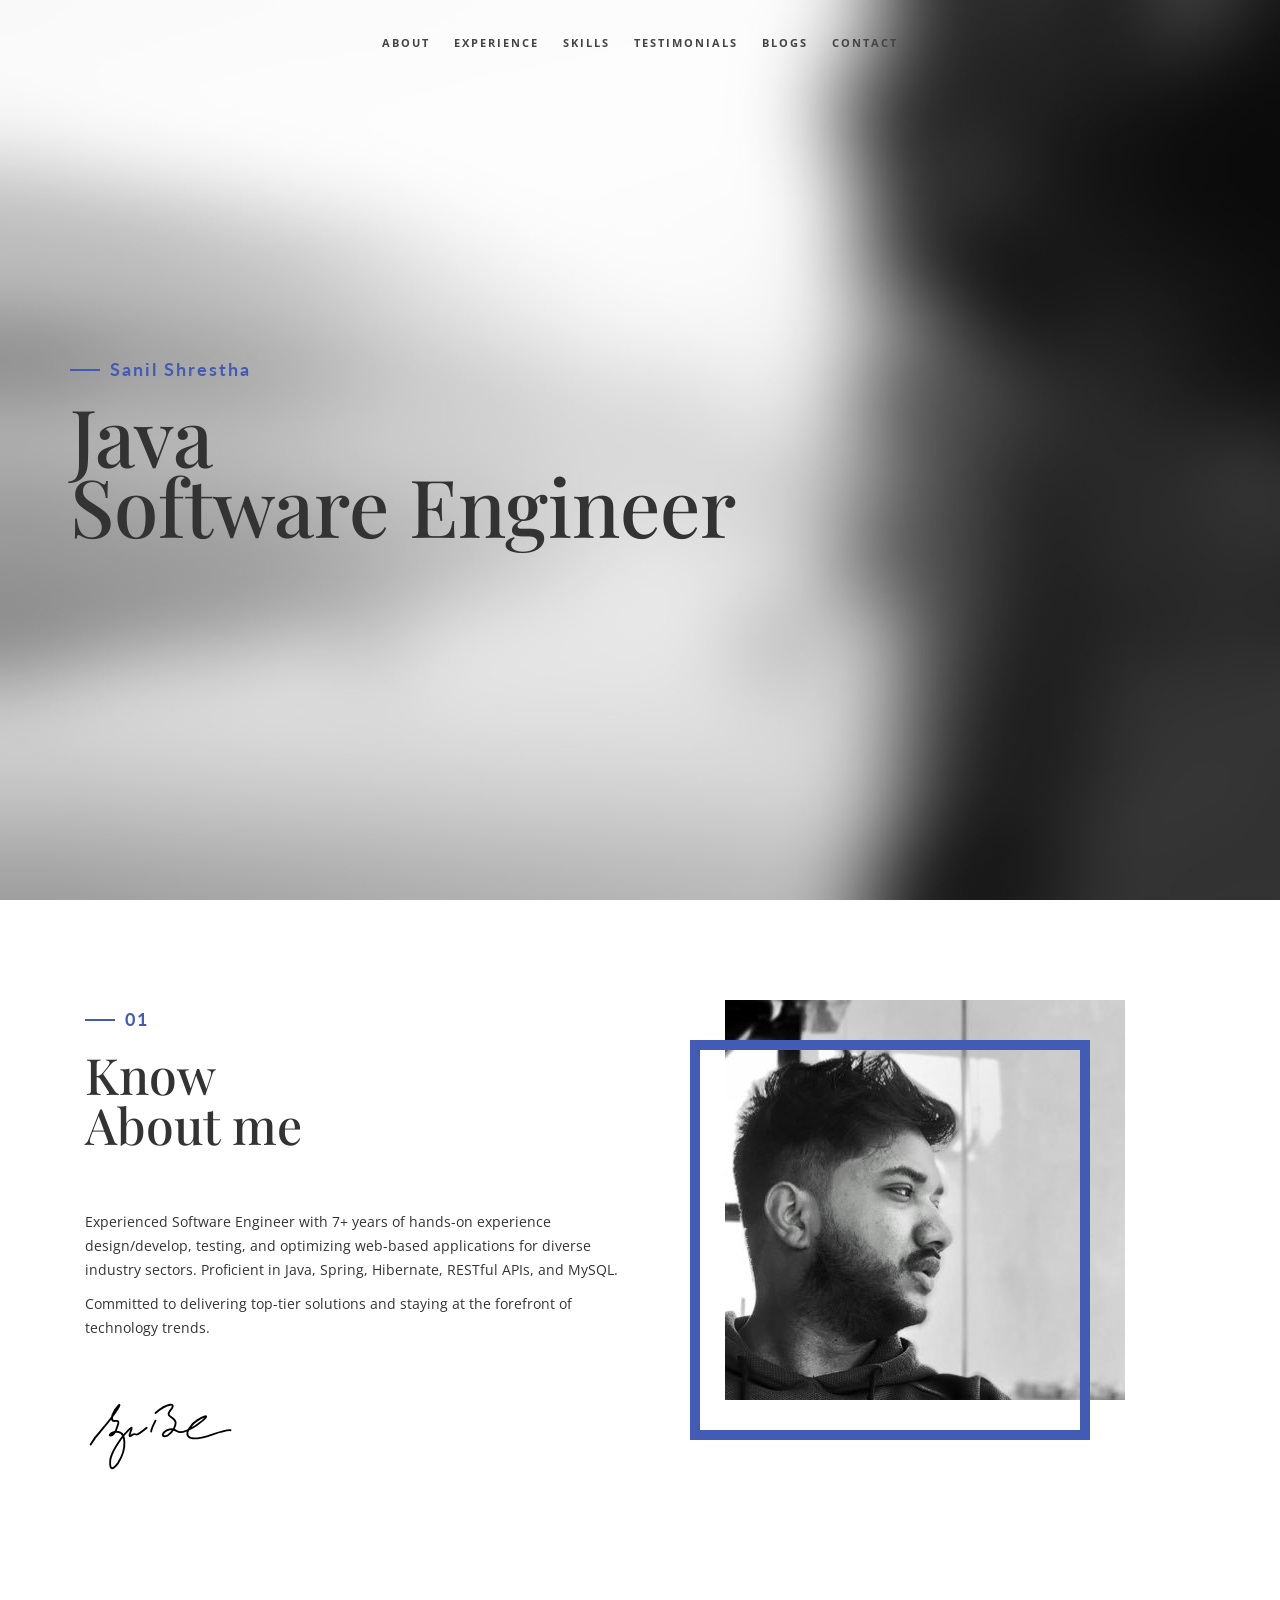
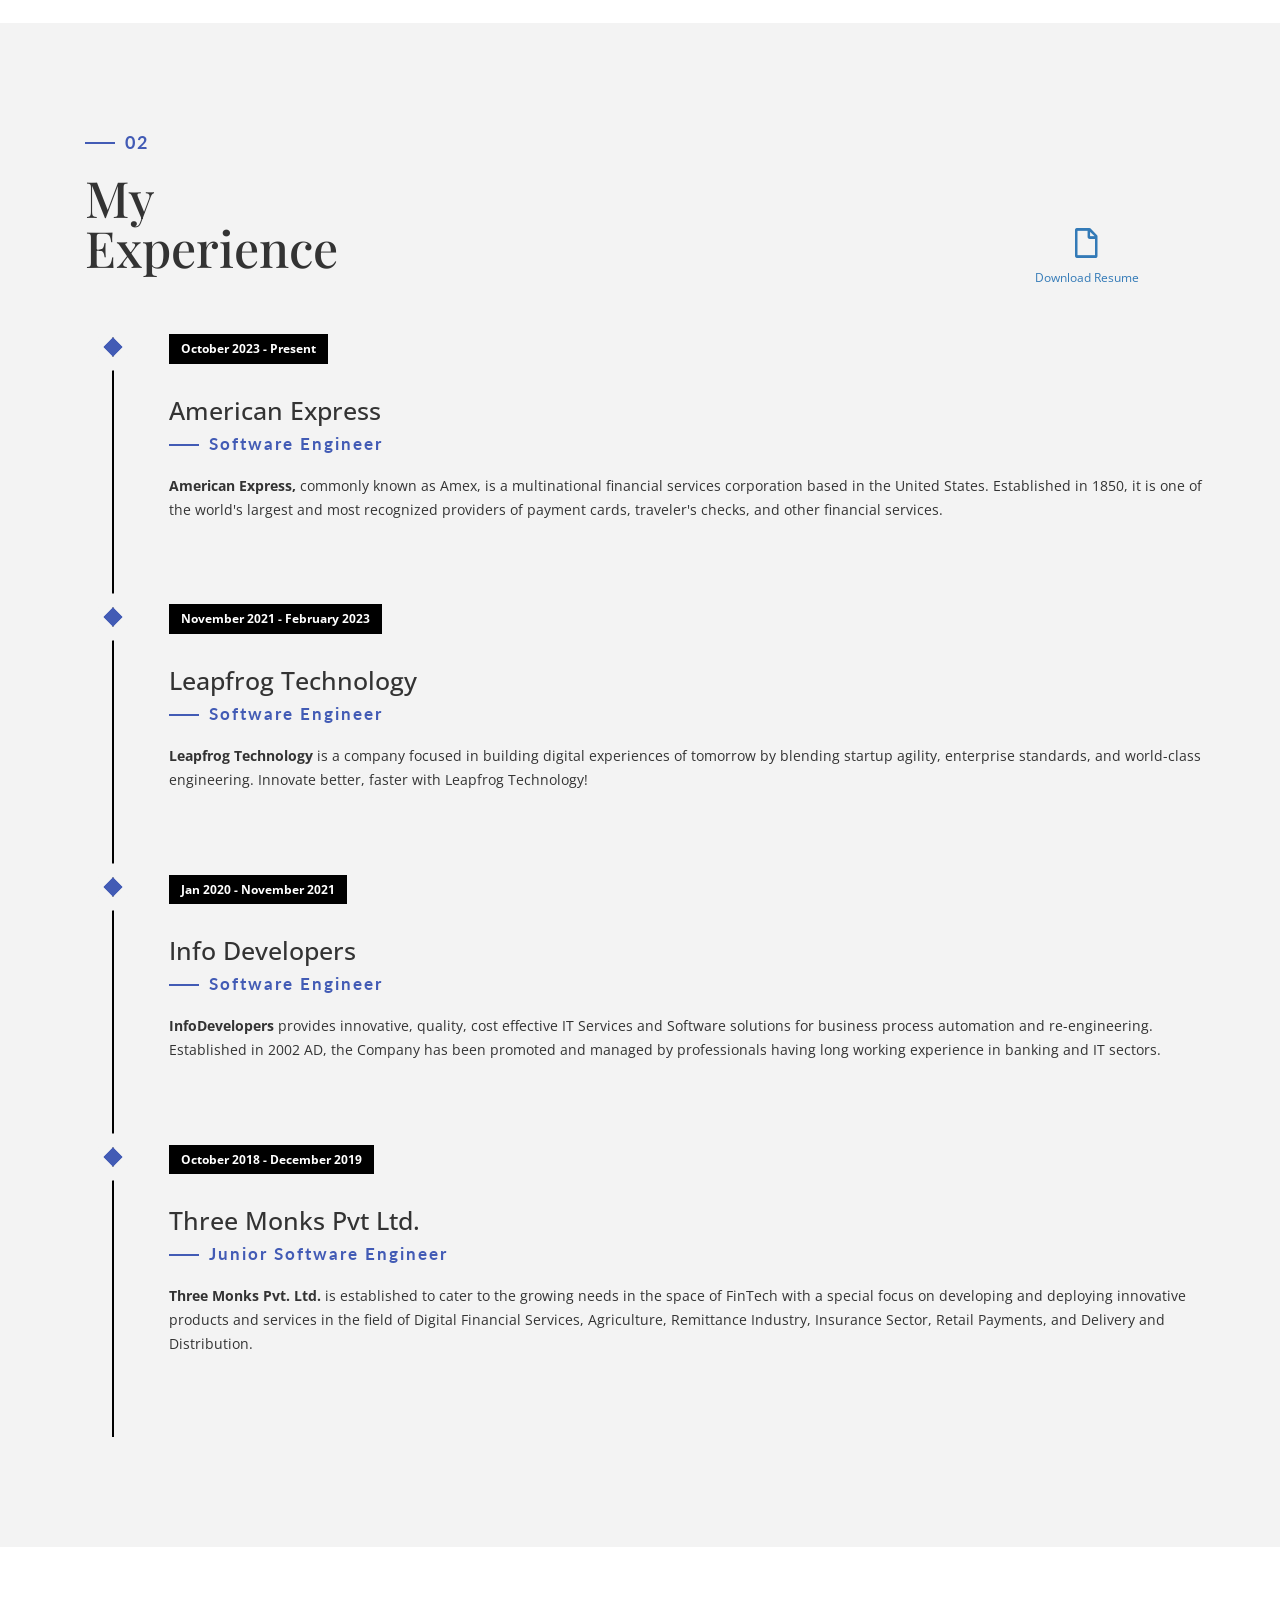
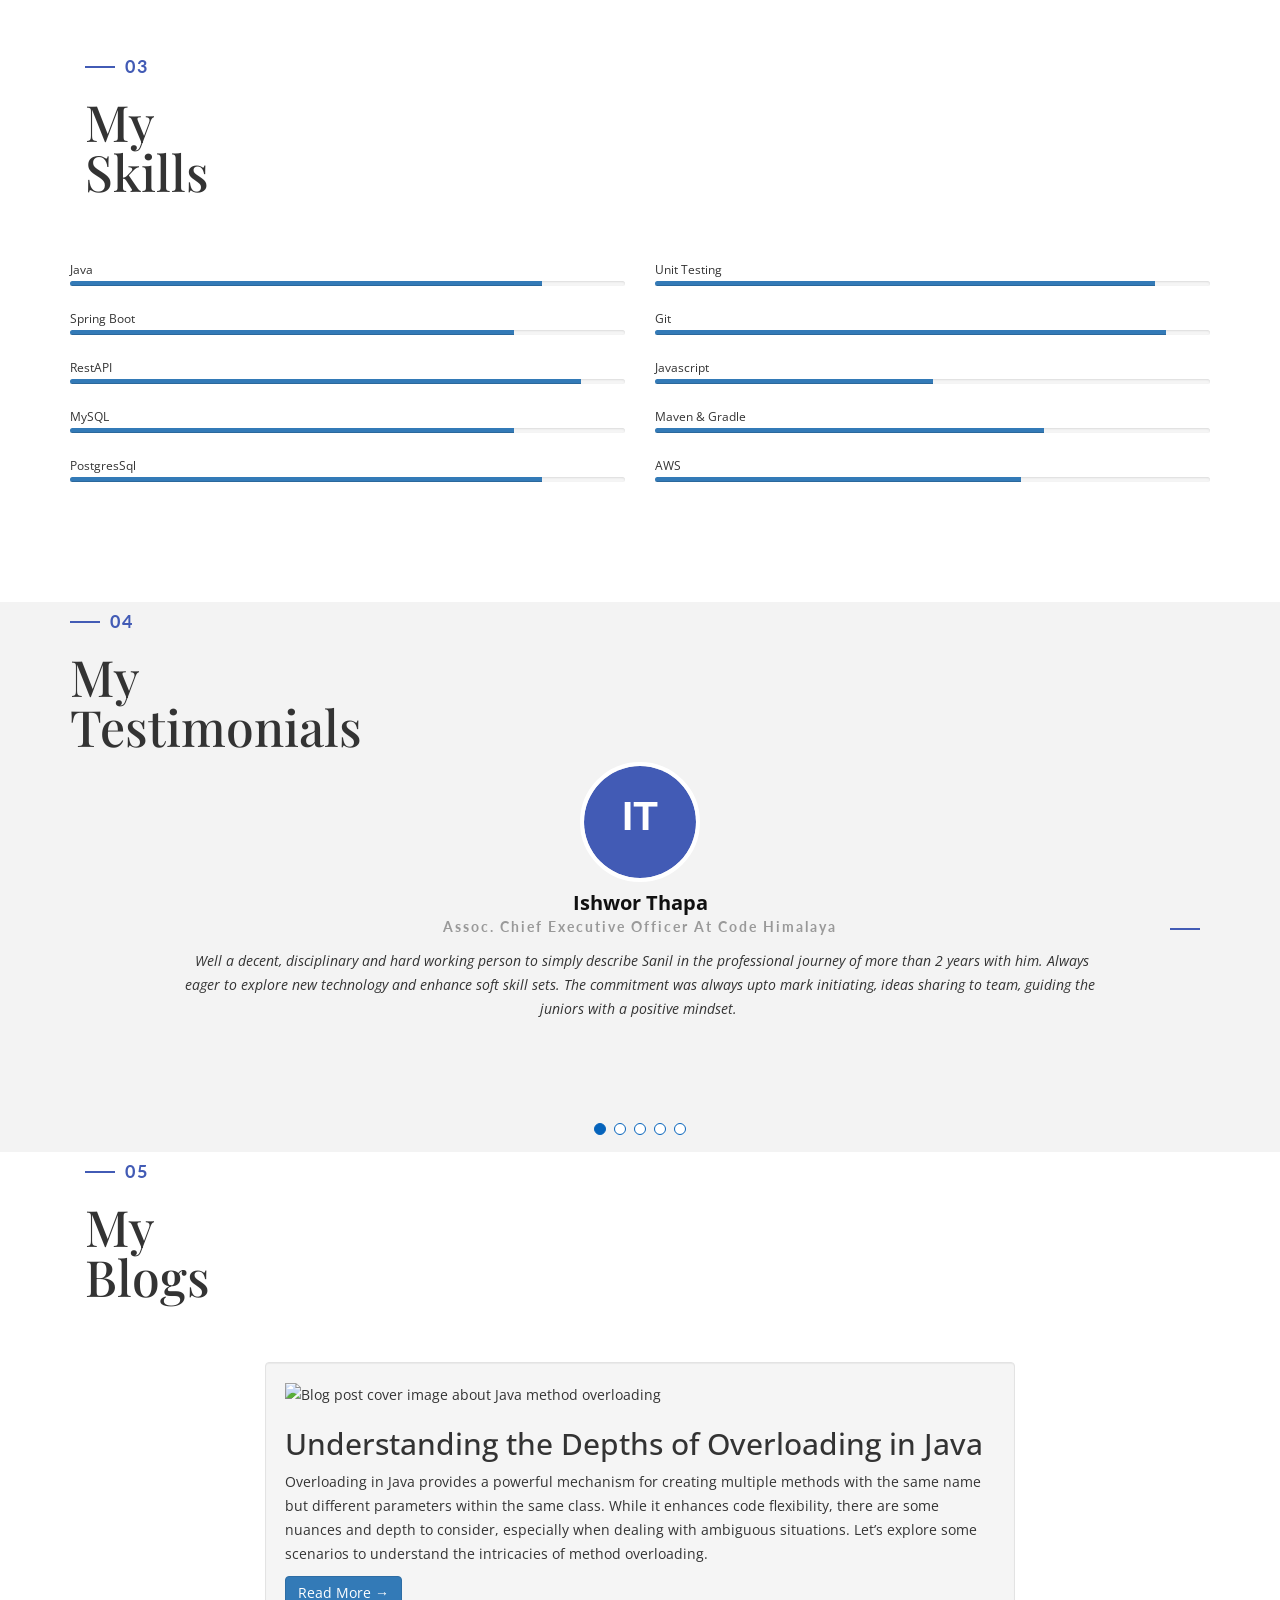
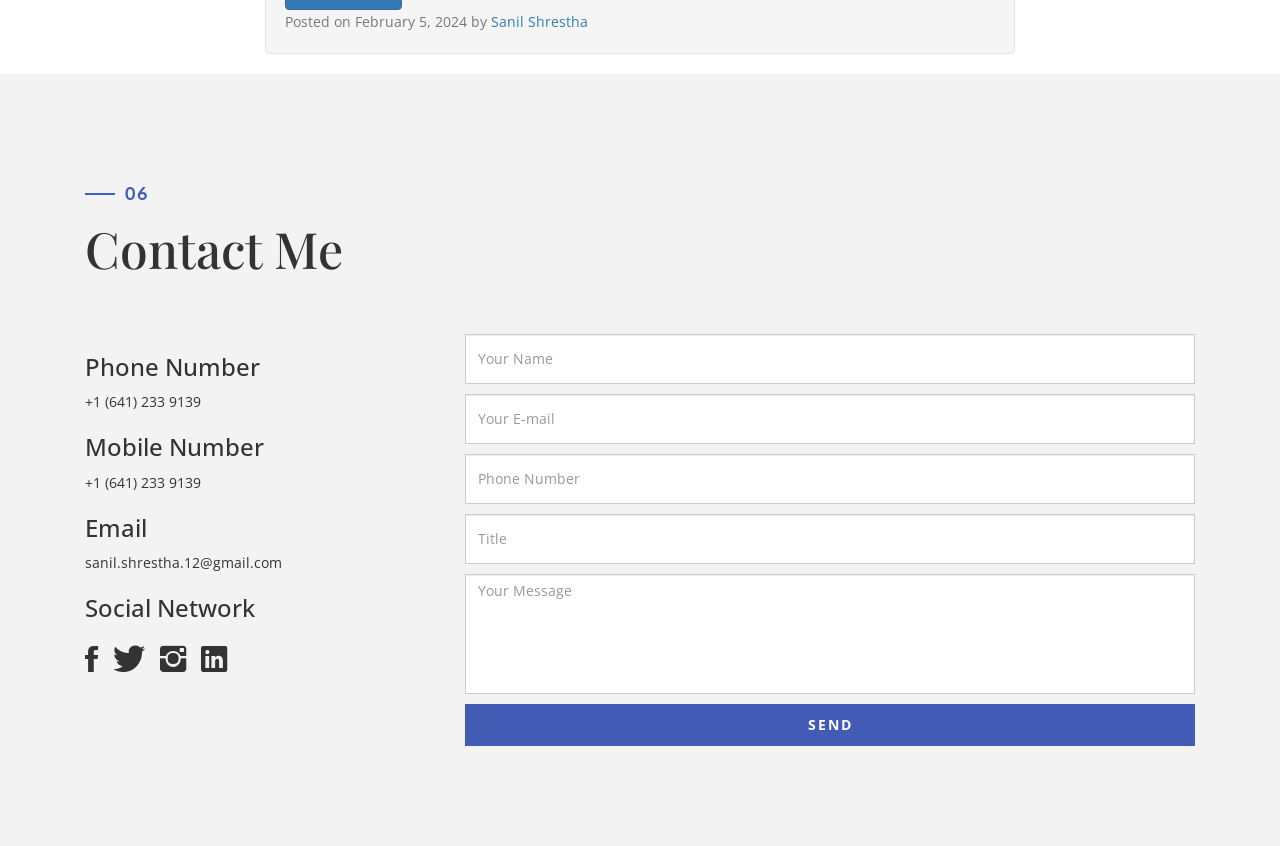
==== commit 5d045579: "my personal site" ====
--- a/index.html
+++ b/index.html
@@ -6,6 +6,12 @@
     <meta http-equiv="X-UA-Compatible" content="IE=edge">
     <meta name="viewport" content="width=device-width, initial-scale=1">
     <title>Sanil Shrestha | Software Engineer</title>
+    <meta name="description" content="Sanil Shrestha is a Java Software Engineer with 5+ years of experience in Spring Boot, RESTful APIs, and cloud technologies.">
+    <meta property="og:title" content="Sanil Shrestha | Software Engineer">
+    <meta property="og:description" content="Java Software Engineer with 5+ years of experience in Spring Boot, RESTful APIs, and cloud technologies.">
+    <meta property="og:image" content="img/my-image.jpeg">
+    <meta property="og:url" content="https://sanil-shrestha.github.io/sanil-shrestha/">
+    <meta property="og:type" content="website">
     <link rel="icon" href="img/favicon.ico" type="image/x-icon">
     <!-- Bootstrap -->
     <link href="css/bootstrap.min.css" rel="stylesheet">
@@ -71,16 +77,16 @@
                 <h4>01</h4>
                 <h1 class="size-50">Know <br /> About me</h1>
                 <div class="h-50"></div>
-                <p>Experienced Software Engineer with 4+ years of hands-on experience design/develop,
+                <p>Experienced Software Engineer with 7+ years of hands-on experience design/develop,
                     testing, and optimizing web-based applications for diverse industry sectors.
                     Proficient in Java, Spring, Hibernate, RESTful APIs, and MySQL. </p>
                 <p>Committed to delivering top-tier solutions and staying at the forefront of technology trends.</p>
-                <div class="h-50"></div> <img src="img/signature.png" width="150" alt="" />
+                <div class="h-50"></div> <img src="img/Signature.svg" width="150" alt="Sanil Shrestha's signature" />
                 <div class="h-50"></div>
             </div>
             <div class="col-md-6 about-img-div">
                 <div class="about-border" data-aos="fade-up" data-aos-delay=".5"></div>
-                <img src="img/my-image.jpeg" width="400" class="img-responsive" alt="" data-aos="fade-right"
+                <img src="img/my-image.jpeg" width="400" class="img-responsive" alt="Photo of Sanil Shrestha" loading="lazy" data-aos="fade-right"
                     data-aos-delay="0" />
             </div>
         </div>
@@ -254,8 +260,8 @@
 
                     <div class="swiper-slide">
                         <div class="testimonial-item">
-                            <img src="https://media.licdn.com/dms/image/C4D03AQGjA2S2tOcB1Q/profile-displayphoto-shrink_800_800/0/1632668545026?e=1712793600&v=beta&t=p-VPy3hhuqQP2AISlzVdDKAdb7RFbLof3gvAEDdph7c"
-                                class="testimonial-img" alt="">
+                            <img src="img/testimonials/ishwor.svg"
+                                class="testimonial-img" alt="Ishwor Thapa" loading="lazy">
                             <h3>Ishwor Thapa</h3>
                             <h4>Assoc. Chief Executive Officer at Code Himalaya</h4>
                             <p>
@@ -271,8 +277,8 @@
 
                     <div class="swiper-slide">
                         <div class="testimonial-item">
-                            <img src="https://media.licdn.com/dms/image/C4D03AQG4aR41A3vZUg/profile-displayphoto-shrink_800_800/0/1635509254521?e=1712793600&v=beta&t=oSyKGMLwmrwZPvjuHELNdmvUaIV_5ETF9xM-qjP5uGI"
-                                class="testimonial-img" alt="">
+                            <img src="img/testimonials/pawan.svg"
+                                class="testimonial-img" alt="Dr. Pawan Kumar Sharma" loading="lazy">
                             <h3>Dr. Pawan Kumar (Kharel) Sharma</h3>
                             <h4>Ambassador at Agora Speakers International</h4>
                             <p>
@@ -288,8 +294,8 @@
 
                     <div class="swiper-slide">
                         <div class="testimonial-item">
-                            <img src="https://media.licdn.com/dms/image/D5603AQHlI9DoTn6WuQ/profile-displayphoto-shrink_800_800/0/1704648993040?e=1712793600&v=beta&t=lqN2z_XpkXpVgSulrf4hVQLlcQeCP8iJC7ffntobXCI"
-                                class="testimonial-img" alt="">
+                            <img src="img/testimonials/charles.svg"
+                                class="testimonial-img" alt="Charles Bhattarai" loading="lazy">
                             <h3>Charles Bhattarai</h3>
                             <h4>Senior Software Engineer at Fusemachines</h4>
                             <p>
@@ -308,8 +314,8 @@
 
                     <div class="swiper-slide">
                         <div class="testimonial-item">
-                            <img src="https://media.licdn.com/dms/image/C5103AQF7OfakN-_QyQ/profile-displayphoto-shrink_800_800/0/1562732371597?e=1712793600&v=beta&t=thgHk0AQzbpvYOwgSyncl948zLA5KnMV5Ayrkscys1A"
-                                class="testimonial-img" alt="">
+                            <img src="img/testimonials/swopnil.svg"
+                                class="testimonial-img" alt="Swopnil Shrestha" loading="lazy">
                             <h3>Swopnil Shrestha</h3>
                             <h4>Senior Software Engineer at Leapfrog</h4>
                             <p>
@@ -328,8 +334,8 @@
 
                     <div class="swiper-slide">
                         <div class="testimonial-item">
-                            <img src="https://media.licdn.com/dms/image/C5103AQEIYX6InsR2TQ/profile-displayphoto-shrink_800_800/0/1537114152324?e=1712793600&v=beta&t=KpV4b1vR5hClNvFkdJc7JnjwGLD8MRLQp-ciqCerqiU"
-                                class="testimonial-img" alt="">
+                            <img src="img/testimonials/lokesh.svg"
+                                class="testimonial-img" alt="Lokesh Pant" loading="lazy">
                             <h3>Lokesh Pant</h3>
                             <h4>Project Manager at Leapfrog</h4>
                             <p>
@@ -370,11 +376,11 @@
             </div>
             <!-- main container -->
             <div class="row">
-                <div class="col-md-6">
+                <div class="col-md-8 col-md-offset-2">
                     <div class="card well mb-4" style="overflow: hidden;">
                         <img class="card-img-top" width="100%"
                             src="https://lh3.googleusercontent.com/9IhCggqFUSN8Yx7FPBU60GriylyyCRHa9CSKFLSRw4xZk-4ixwCUqj9sE5wcODFolHlTJYDpYsgDLzr0CUObAc6GkjdAYFiGuNCBEuJAGTD69WNPvQ0ZPspS1jtfA4ayW-SzpCE1"
-                            alt="Blog Post Image">
+                            alt="Blog post cover image about Java method overloading" loading="lazy">
                         <div class="card-body">
                             <h2 class="card-title">Understanding the Depths of Overloading in Java</h2>
                             <p class="card-text">Overloading in Java provides a powerful mechanism for creating multiple
@@ -391,9 +397,6 @@
                         </div>
                     </div>
                 </div>
-                <div class="col-md-6">
-
-                </div>
             </div>
             <!-- end main container -->
         </div>
@@ -434,11 +437,16 @@
             </div>
             <div class="col-md-8" data-aos="fade-up">
                 <form class="contact-bg" id="contact-form" name="contact" method="post" novalidate="novalidate">
-                    <input type="text" name="name" class="form-control" placeholder="Your Name" />
-                    <input type="email" name="email" class="form-control" placeholder="Your E-mail" />
-                    <input type="text" name="phone" class="form-control" placeholder="Phone Number" />
-                    <input type="text" name="title" class="form-control" placeholder="Title" />
-                    <textarea name="message" class="form-control" placeholder="Your Message"
+                    <label for="contact-name" class="sr-only">Your Name</label>
+                    <input type="text" id="contact-name" name="name" class="form-control" placeholder="Your Name" />
+                    <label for="contact-email" class="sr-only">Your E-mail</label>
+                    <input type="email" id="contact-email" name="email" class="form-control" placeholder="Your E-mail" />
+                    <label for="contact-phone" class="sr-only">Phone Number</label>
+                    <input type="text" id="contact-phone" name="phone" class="form-control" placeholder="Phone Number" />
+                    <label for="contact-title" class="sr-only">Title</label>
+                    <input type="text" id="contact-title" name="title" class="form-control" placeholder="Title" />
+                    <label for="contact-message" class="sr-only">Your Message</label>
+                    <textarea id="contact-message" name="message" class="form-control" placeholder="Your Message"
                         style="height:120px"></textarea>
                     <button id="submit" type="submit" name="submit" class="btn btn-glance">Send</button>
                     <div id="success">
@@ -454,38 +462,6 @@
     </div>
     <!-- ./contact -->
 
-    <!--DEMO01-->
-    <div id="animatedModal" class="popup-modal">
-        <!--THIS IS IMPORTANT! to close the modal, the class name has to match the name given on the ID -->
-        <div id="btn-close-modal" class="close-animatedModal close-popup-modal"> <i class="ion-close-round"></i> </div>
-        <div class="clearfix"></div>
-        <div class="modal-content">
-            <div class="container">
-                <div class="portfolio-padding">
-                    <div class="col-md-8 col-md-offset-2">
-                        <h2>Sanil Shrestha<br /> Web-Studios</h2>
-                        <div class="h-50"></div>
-                        <p>Appropriately maintain standards compliant total linkage with cutting-edge action items.
-                            Enthusiastically create seamless synergy rather than excellent value. Quickly promote
-                            premium strategic theme areas vis-a-vis.</p>
-                        <p>Appropriately maintain standards compliant total linkage with cutting-edge action items.
-                            Enthusiastically create seamless synergy rather than excellent value.</p>
-                        <br />
-                        <br /> <img src="img/portfolio/02.jpg" alt="" class="img-responsive" />
-                        <br />
-                        <br />
-                        <p>Appropriately maintain standards compliant total linkage with cutting-edge action items.
-                            Enthusiastically create seamless synergy rather than excellent value. Quickly promote
-                            premium strategic theme areas vis-a-vis.</p>
-                        <p>Appropriately maintain standards compliant total linkage with cutting-edge action items.
-                            Enthusiastically create seamless synergy rather than excellent value.</p>
-                        <br />
-                        <br />
-                    </div>
-                </div>
-            </div>
-        </div>
-    </div>
     <!-- jQuery -->
     <script src="js/jquery.js"></script>
     <!--  plugins  -->
